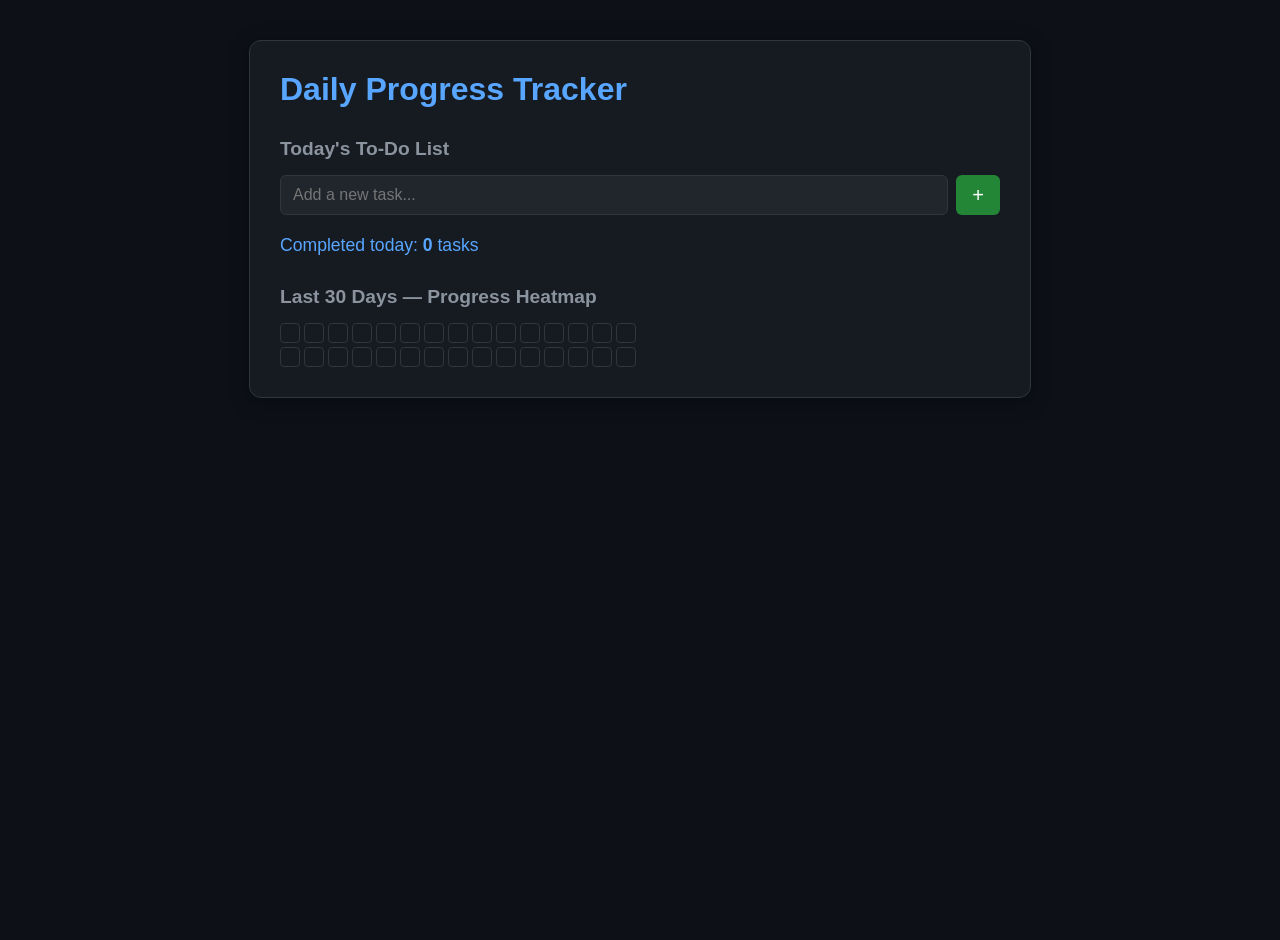
==== main.html @ c2e06e89 "Initialize the work" ====
<!DOCTYPE html>
<html lang="en">
<head>
    <meta charset="UTF-8">
    <title>Daily Progress Tracker</title>
    <link rel="stylesheet" href="style.css">
</head>
<body>
    <div class="container">
        <h1>Daily Progress Tracker</h1>
        
        <div class="input-section">
            <h2>Today's To-Do List</h2>
            <div id="todoInputContainer">
                <input type="text" id="newTodo" placeholder="Add a new task..." autocomplete="off">
                <button id="addBtn">+</button>
            </div>
            <ul id="todoList"></ul>
            
            <div class="summary">
                Completed today: <strong id="completedCount">0</strong> tasks
            </div>
        </div>

        <h2>Last 30 Days — Progress Heatmap</h2>
        <div id="heatmap" class="heatmap"></div>
    </div>

    <script src="logic.js"></script>
</body>
</html>
---- style.css ----
body {
    margin: 0;
    font-family: Arial, Helvetica, sans-serif;
    background: #0d1117;
    color: #c9d1d9;
    min-height: 100vh;
}

.container {
    width: 720px;
    max-width: 90%;
    margin: 40px auto;
    background: #161b22;
    padding: 30px;
    border-radius: 12px;
    border: 1px solid #30363d;
    box-shadow: 0 4px 20px rgba(0, 0, 0, 0.4);
}

h1 {
    margin-top: 0;
    color: #58a6ff;
}

h2 {
    margin: 30px 0 15px;
    color: #8b949e;
    font-size: 1.2em;
}

/* Input section */
#todoInputContainer {
    display: flex;
    margin-bottom: 15px;
}

#newTodo {
    flex: 1;
    padding: 10px 12px;
    background: #21262d;
    border: 1px solid #30363d;
    border-radius: 6px;
    color: #c9d1d9;
    font-size: 16px;
}

#newTodo:focus {
    outline: none;
    border-color: #58a6ff;
}

#addBtn {
    margin-left: 8px;
    padding: 0 16px;
    background: #238636;
    color: white;
    border: none;
    border-radius: 6px;
    font-size: 20px;
    cursor: pointer;
}

#addBtn:hover {
    background: #2ea043;
}

/* To-do list */
#todoList {
    list-style: none;
    padding: 0;
    margin: 0;
}

.todo-item {
    display: flex;
    align-items: center;
    padding: 10px 0;
    border-bottom: 1px solid #30363d;
}

.todo-item input[type="checkbox"] {
    margin-right: 12px;
    transform: scale(1.3);
    accent-color: #238636;
}

.todo-text {
    flex: 1;
    cursor: pointer;
}

.completed .todo-text {
    text-decoration: line-through;
    color: #8b949e;
}

.delete-btn {
    background: none;
    border: none;
    color: #da3633;
    font-size: 18px;
    cursor: pointer;
    padding: 0 8px;
}

.delete-btn:hover {
    color: #f85149;
}

.summary {
    margin-top: 20px;
    font-size: 1.1em;
    color: #58a6ff;
}

/* Heatmap */
.heatmap {
    display: flex;
    flex-wrap: wrap;
    width: 360px;
    gap: 4px;
    margin-top: 15px;
}

.block {
    width: 18px;
    height: 18px;
    border-radius: 4px;
    background: #161b22;
    border: 1px solid #30363d;
    transition: background 0.2s;
}

.block:hover {
    outline: 2px solid #58a6ff;
}

/* GitHub-style dark heatmap colors */
.level-0 { background: #161b22; }
.level-1 { background: #0e4429; }
.level-2 { background: #006d32; }
.level-3 { background: #26a641; }
.level-4 { background: #39d353; }
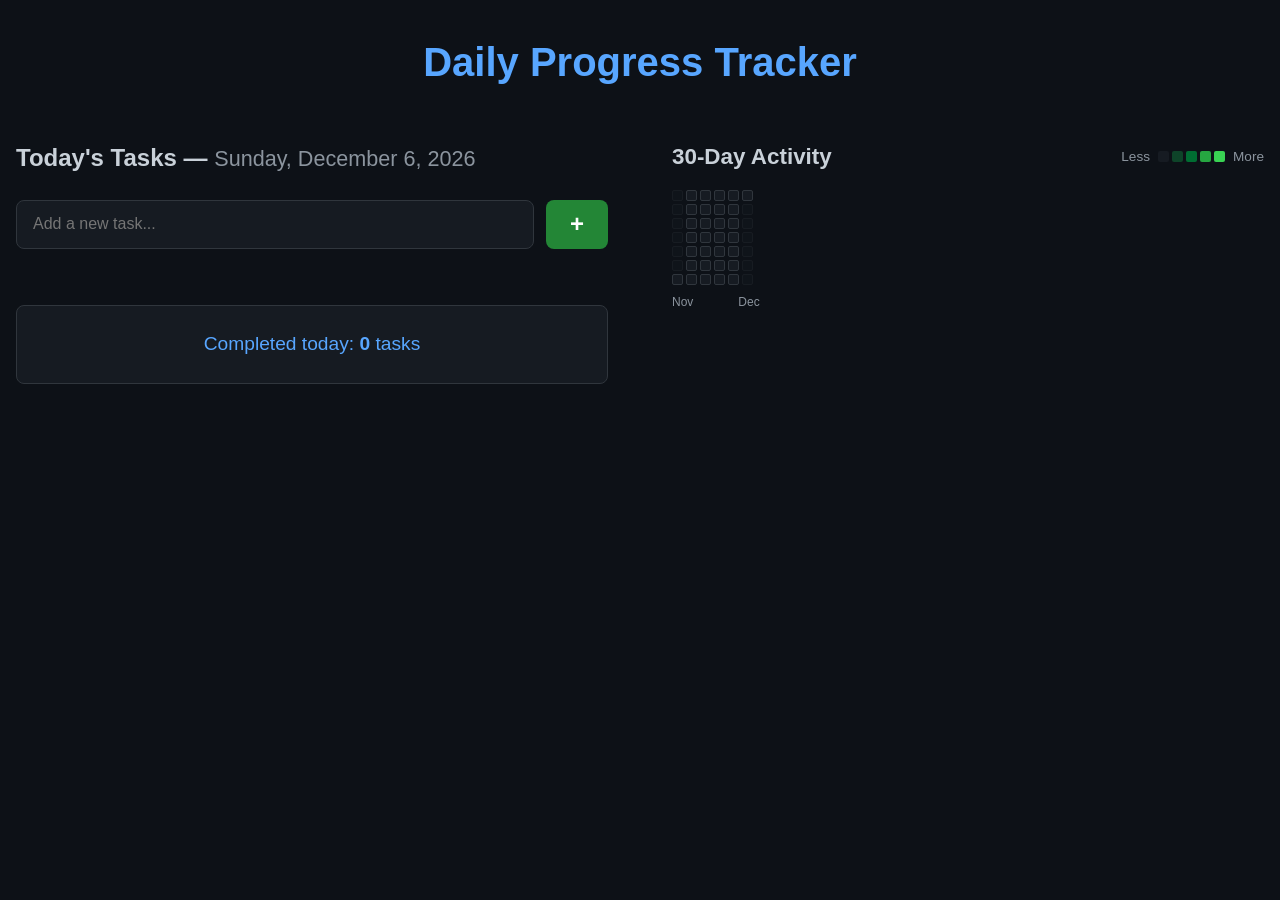
==== commit a9a9f39a: "Updating the UI design" ====
--- a/main.html
+++ b/main.html
@@ -2,28 +2,57 @@
 <html lang="en">
 <head>
     <meta charset="UTF-8">
+    <meta name="viewport" content="width=device-width, initial-scale=1.0">
     <title>Daily Progress Tracker</title>
     <link rel="stylesheet" href="style.css">
 </head>
 <body>
     <div class="container">
-        <h1>Daily Progress Tracker</h1>
-        
-        <div class="input-section">
-            <h2>Today's To-Do List</h2>
-            <div id="todoInputContainer">
-                <input type="text" id="newTodo" placeholder="Add a new task..." autocomplete="off">
-                <button id="addBtn">+</button>
-            </div>
-            <ul id="todoList"></ul>
-            
-            <div class="summary">
-                Completed today: <strong id="completedCount">0</strong> tasks
-            </div>
-        </div>
+        <header class="header">
+            <h1>Daily Progress Tracker</h1>
+        </header>
 
-        <h2>Last 30 Days — Progress Heatmap</h2>
-        <div id="heatmap" class="heatmap"></div>
+        <main class="main-grid">
+            <!-- Left Column: Today's Tasks -->
+            <section class="tasks-section">
+                <h2>Today's Tasks — <span class="today-date"></span></h2>
+                
+                <div class="input-container">
+                    <input type="text" id="newTodo" placeholder="Add a new task..." autocomplete="off">
+                    <button id="addBtn" aria-label="Add task">+</button>
+                </div>
+
+                <ul id="todoList" class="todo-list"></ul>
+
+                <div class="summary">
+                    Completed today: <strong id="completedCount">0</strong> tasks
+                </div>
+            </section>
+
+            <!-- Right Column: Heatmap -->
+            <aside class="heatmap-section">
+                <div class="heatmap-header">
+                    <h2>30-Day Activity</h2>
+                    <span class="legend">
+                        <span>Less</span>
+                        <div class="legend-colors">
+                            <div class="block level-0"></div>
+                            <div class="block level-1"></div>
+                            <div class="block level-2"></div>
+                            <div class="block level-3"></div>
+                            <div class="block level-4"></div>
+                        </div>
+                        <span>More</span>
+                    </span>
+                </div>
+                <div class="heatmap-container">
+                    <div class="heatmap-wrapper">
+                        <div id="heatmap" class="heatmap"></div>
+                        <div class="month-labels" id="monthLabels"></div>
+                    </div>
+                </div>
+            </aside>
+        </main>
     </div>
 
     <script src="logic.js"></script>
--- a/style.css
+++ b/style.css
@@ -1,143 +1,310 @@
-body {
-    margin: 0;
-    font-family: Arial, Helvetica, sans-serif;
-    background: #0d1117;
-    color: #c9d1d9;
-    min-height: 100vh;
-}
-
-.container {
-    width: 720px;
-    max-width: 90%;
-    margin: 40px auto;
-    background: #161b22;
-    padding: 30px;
-    border-radius: 12px;
-    border: 1px solid #30363d;
-    box-shadow: 0 4px 20px rgba(0, 0, 0, 0.4);
-}
-
-h1 {
-    margin-top: 0;
-    color: #58a6ff;
-}
-
-h2 {
-    margin: 30px 0 15px;
-    color: #8b949e;
-    font-size: 1.2em;
-}
-
-/* Input section */
-#todoInputContainer {
-    display: flex;
-    margin-bottom: 15px;
-}
-
-#newTodo {
-    flex: 1;
-    padding: 10px 12px;
-    background: #21262d;
-    border: 1px solid #30363d;
-    border-radius: 6px;
-    color: #c9d1d9;
-    font-size: 16px;
-}
-
-#newTodo:focus {
-    outline: none;
-    border-color: #58a6ff;
-}
-
-#addBtn {
-    margin-left: 8px;
-    padding: 0 16px;
-    background: #238636;
-    color: white;
-    border: none;
-    border-radius: 6px;
-    font-size: 20px;
-    cursor: pointer;
-}
-
-#addBtn:hover {
-    background: #2ea043;
-}
-
-/* To-do list */
-#todoList {
-    list-style: none;
-    padding: 0;
-    margin: 0;
-}
-
-.todo-item {
-    display: flex;
-    align-items: center;
-    padding: 10px 0;
-    border-bottom: 1px solid #30363d;
-}
-
-.todo-item input[type="checkbox"] {
-    margin-right: 12px;
-    transform: scale(1.3);
-    accent-color: #238636;
-}
-
-.todo-text {
-    flex: 1;
-    cursor: pointer;
-}
-
-.completed .todo-text {
-    text-decoration: line-through;
-    color: #8b949e;
-}
-
-.delete-btn {
-    background: none;
-    border: none;
-    color: #da3633;
-    font-size: 18px;
-    cursor: pointer;
-    padding: 0 8px;
-}
-
-.delete-btn:hover {
-    color: #f85149;
-}
-
-.summary {
-    margin-top: 20px;
-    font-size: 1.1em;
-    color: #58a6ff;
-}
-
-/* Heatmap */
-.heatmap {
-    display: flex;
-    flex-wrap: wrap;
-    width: 360px;
-    gap: 4px;
-    margin-top: 15px;
-}
-
-.block {
-    width: 18px;
-    height: 18px;
-    border-radius: 4px;
-    background: #161b22;
-    border: 1px solid #30363d;
-    transition: background 0.2s;
-}
-
-.block:hover {
-    outline: 2px solid #58a6ff;
-}
-
-/* GitHub-style dark heatmap colors */
-.level-0 { background: #161b22; }
-.level-1 { background: #0e4429; }
-.level-2 { background: #006d32; }
-.level-3 { background: #26a641; }
-.level-4 { background: #39d353; }+
+        *,
+        *::before,
+        *::after {
+            box-sizing: border-box;
+        }
+
+        body {
+            margin: 0;
+            font-family: -apple-system, BlinkMacSystemFont, 'Segoe UI', Roboto, Helvetica, Arial, sans-serif;
+            background: #0d1117;
+            color: #c9d1d9;
+            line-height: 1.5;
+            min-height: 100vh;
+        }
+
+        .container {
+            max-width: 1400px;
+            margin: 0 auto;
+            padding: 2rem 1rem;
+        }
+
+        .header {
+            text-align: center;
+            margin-bottom: 3rem;
+        }
+
+        h1 {
+            font-size: 2.5rem;
+            font-weight: 600;
+            color: #58a6ff;
+            margin: 0;
+        }
+
+        .main-grid {
+            display: grid;
+            grid-template-columns: 1fr;
+            gap: 3rem;
+        }
+
+        @media (min-width: 860px) {
+            .main-grid {
+                grid-template-columns: 1fr 1fr;
+                gap: 4rem;
+                align-items: start;
+            }
+        }
+
+        /* Tasks Section */
+        .tasks-section h2 {
+            margin: 0 0 1.5rem;
+            color: #c9d1d9;
+            font-size: 1.5rem;
+        }
+
+        .today-date {
+            font-weight: normal;
+            color: #8b949e;
+            font-size: 0.9em;
+        }
+
+        .input-container {
+            display: flex;
+            gap: 0.75rem;
+            margin-bottom: 1.5rem;
+        }
+
+        #newTodo {
+            flex: 1;
+            padding: 0.9rem 1rem;
+            font-size: 1rem;
+            background: #161b22;
+            border: 1px solid #30363d;
+            border-radius: 8px;
+            color: #c9d1d9;
+        }
+
+        #newTodo:focus {
+            outline: none;
+            border-color: #58a6ff;
+            box-shadow: 0 0 0 3px rgba(88, 166, 255, 0.3);
+        }
+
+        #addBtn {
+            padding: 0 1.5rem;
+            background: #238636;
+            color: white;
+            border: none;
+            border-radius: 8px;
+            font-size: 1.5rem;
+            font-weight: bold;
+            cursor: pointer;
+            transition: background 0.2s;
+        }
+
+        #addBtn:hover {
+            background: #2ea043;
+        }
+
+        .todo-list {
+            list-style: none;
+            padding: 0;
+            margin: 0 0 2rem;
+            display: grid;
+            gap: 0.75rem;
+        }
+
+        .todo-item {
+            display: flex;
+            align-items: center;
+            gap: 1rem;
+            padding: 1rem;
+            background: #161b22;
+            border: 1px solid #30363d;
+            border-radius: 8px;
+            transition: all 0.2s;
+        }
+
+        .todo-item:hover {
+            border-color: #58a6ff;
+        }
+
+        .todo-item input[type="checkbox"] {
+            width: 1.4rem;
+            height: 1.4rem;
+            accent-color: #238636;
+            cursor: pointer;
+            flex-shrink: 0;
+        }
+
+        .todo-text {
+            flex: 1;
+            font-size: 1rem;
+            cursor: pointer;
+            word-break: break-word;
+        }
+
+        .completed .todo-text {
+            text-decoration: line-through;
+            color: #8b949e;
+        }
+
+        .delete-btn {
+            background: none;
+            border: none;
+            color: #da3633;
+            font-size: 1.5rem;
+            cursor: pointer;
+            padding: 0.25rem;
+            border-radius: 4px;
+            width: 2rem;
+            height: 2rem;
+            display: flex;
+            align-items: center;
+            justify-content: center;
+            flex-shrink: 0;
+        }
+
+        .delete-btn:hover {
+            background: rgba(218, 54, 51, 0.1);
+            color: #f85149;
+        }
+
+        .summary {
+            font-size: 1.2rem;
+            color: #58a6ff;
+            text-align: center;
+            padding: 1.5rem;
+            background: #161b22;
+            border-radius: 8px;
+            border: 1px solid #30363d;
+        }
+
+        /* Heatmap Section */
+        .heatmap-section {
+            height: fit-content;
+        }
+
+        .heatmap-header {
+            display: flex;
+            justify-content: space-between;
+            align-items: center;
+            margin-bottom: 1rem;
+            flex-wrap: wrap;
+            gap: 1rem;
+        }
+
+        .heatmap-header h2 {
+            margin: 0;
+            font-size: 1.4rem;
+        }
+
+        .legend {
+            display: flex;
+            align-items: center;
+            gap: 0.5rem;
+            font-size: 0.85rem;
+            color: #8b949e;
+        }
+
+        .legend-colors {
+            display: flex;
+            gap: 3px;
+        }
+
+        .block {
+            width: 11px;
+            height: 11px;
+            border-radius: 2px;
+        }
+
+        .level-0 { background: #161b22; }
+        .level-1 { background: #0e4429; }
+        .level-2 { background: #006d32; }
+        .level-3 { background: #26a641; }
+        .level-4 { background: #39d353; }
+
+        .heatmap-container {
+            overflow-x: auto;
+            overflow-y: hidden;
+            padding-bottom: 0.5rem;
+        }
+
+        .heatmap-wrapper {
+            min-width: fit-content;
+        }
+
+        .heatmap {
+            display: flex;
+            gap: 3px;
+        }
+
+        .heatmap-column {
+            display: flex;
+            flex-direction: column;
+            gap: 3px;
+        }
+
+        .heatmap .block {
+            cursor: pointer;
+            transition: all 0.2s;
+            border: 1px solid #30363d;
+        }
+
+        .heatmap .block:hover {
+            transform: scale(1.4);
+            z-index: 10;
+            box-shadow: 0 0 0 2px #58a6ff;
+        }
+
+        .month-labels {
+            display: flex;
+            gap: 3px;
+            margin-top: 8px;
+            font-size: 0.75rem;
+            color: #8b949e;
+            min-width: fit-content;
+        }
+
+        .month-label {
+            min-width: 11px;
+            text-align: left;
+        }
+
+        /* Mobile adjustments */
+        @media (max-width: 860px) {
+            .container {
+                padding: 1.5rem 1rem;
+            }
+            
+            h1 {
+                font-size: 2rem;
+            }
+
+            .tasks-section h2 {
+                font-size: 1.3rem;
+            }
+
+            .today-date {
+                display: block;
+                margin-top: 0.5rem;
+            }
+        }
+
+        @media (max-width: 600px) {
+            .container {
+                padding: 1rem;
+            }
+            
+            h1 {
+                font-size: 1.75rem;
+            }
+            
+            .input-container {
+                flex-direction: column;
+            }
+            
+            #addBtn {
+                padding: 0.9rem;
+            }
+
+            .todo-text {
+                font-size: 0.95rem;
+            }
+
+            .summary {
+                font-size: 1.1rem;
+            }
+        }
+    
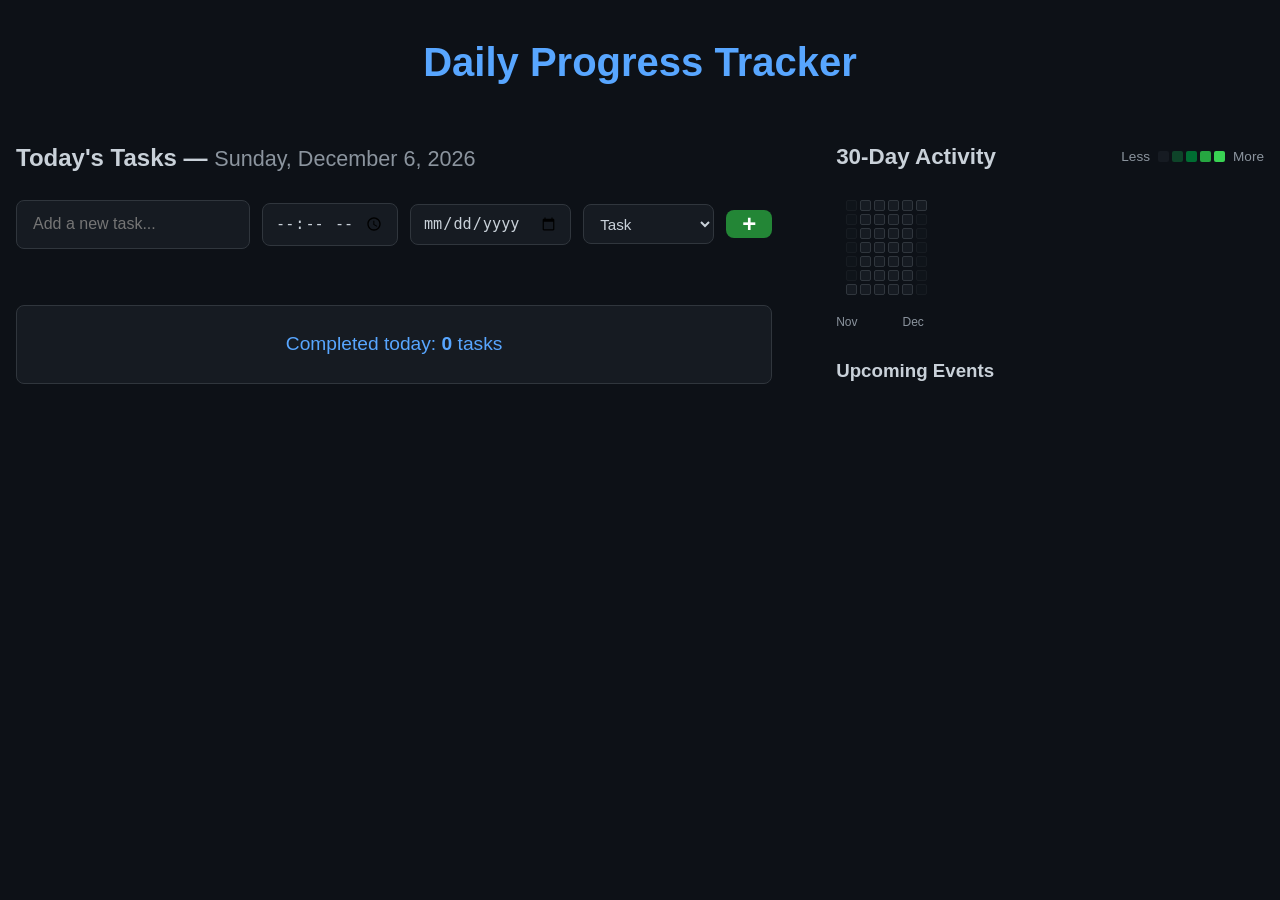
==== commit a435ad6b: "Upcoming event addition" ====
--- a/main.html
+++ b/main.html
@@ -19,6 +19,12 @@
                 
                 <div class="input-container">
                     <input type="text" id="newTodo" placeholder="Add a new task..." autocomplete="off">
+                    <input type="time" id="taskTime"/>
+                    <input type="date" id="taskDate"/>
+                    <select  id="taskType">
+                        <option value="task">Task</option>
+                        <option value="event">Timed Event</option>
+                    </select>
                     <button id="addBtn" aria-label="Add task">+</button>
                 </div>
 
@@ -51,6 +57,10 @@
                         <div class="month-labels" id="monthLabels"></div>
                     </div>
                 </div>
+                <div id="futureTasks" class="future-task-section">
+                    <h3>Upcoming Events</h3>
+                    <div id="futureList" class="future-list"></div>
+                </div>
             </aside>
         </main>
     </div>
--- a/style.css
+++ b/style.css
@@ -1,310 +1,313 @@
-
-        *,
-        *::before,
-        *::after {
-            box-sizing: border-box;
-        }
-
-        body {
-            margin: 0;
-            font-family: -apple-system, BlinkMacSystemFont, 'Segoe UI', Roboto, Helvetica, Arial, sans-serif;
-            background: #0d1117;
-            color: #c9d1d9;
-            line-height: 1.5;
-            min-height: 100vh;
-        }
-
-        .container {
-            max-width: 1400px;
-            margin: 0 auto;
-            padding: 2rem 1rem;
-        }
-
-        .header {
-            text-align: center;
-            margin-bottom: 3rem;
-        }
-
-        h1 {
-            font-size: 2.5rem;
-            font-weight: 600;
-            color: #58a6ff;
-            margin: 0;
-        }
-
-        .main-grid {
-            display: grid;
-            grid-template-columns: 1fr;
-            gap: 3rem;
-        }
-
-        @media (min-width: 860px) {
-            .main-grid {
-                grid-template-columns: 1fr 1fr;
-                gap: 4rem;
-                align-items: start;
-            }
-        }
-
-        /* Tasks Section */
-        .tasks-section h2 {
-            margin: 0 0 1.5rem;
-            color: #c9d1d9;
-            font-size: 1.5rem;
-        }
-
-        .today-date {
-            font-weight: normal;
-            color: #8b949e;
-            font-size: 0.9em;
-        }
-
-        .input-container {
-            display: flex;
-            gap: 0.75rem;
-            margin-bottom: 1.5rem;
-        }
-
-        #newTodo {
-            flex: 1;
-            padding: 0.9rem 1rem;
-            font-size: 1rem;
-            background: #161b22;
-            border: 1px solid #30363d;
-            border-radius: 8px;
-            color: #c9d1d9;
-        }
-
-        #newTodo:focus {
-            outline: none;
-            border-color: #58a6ff;
-            box-shadow: 0 0 0 3px rgba(88, 166, 255, 0.3);
-        }
-
-        #addBtn {
-            padding: 0 1.5rem;
-            background: #238636;
-            color: white;
-            border: none;
-            border-radius: 8px;
-            font-size: 1.5rem;
-            font-weight: bold;
-            cursor: pointer;
-            transition: background 0.2s;
-        }
-
-        #addBtn:hover {
-            background: #2ea043;
-        }
-
-        .todo-list {
-            list-style: none;
-            padding: 0;
-            margin: 0 0 2rem;
-            display: grid;
-            gap: 0.75rem;
-        }
-
-        .todo-item {
-            display: flex;
-            align-items: center;
-            gap: 1rem;
-            padding: 1rem;
-            background: #161b22;
-            border: 1px solid #30363d;
-            border-radius: 8px;
-            transition: all 0.2s;
-        }
-
-        .todo-item:hover {
-            border-color: #58a6ff;
-        }
-
-        .todo-item input[type="checkbox"] {
-            width: 1.4rem;
-            height: 1.4rem;
-            accent-color: #238636;
-            cursor: pointer;
-            flex-shrink: 0;
-        }
-
-        .todo-text {
-            flex: 1;
-            font-size: 1rem;
-            cursor: pointer;
-            word-break: break-word;
-        }
-
-        .completed .todo-text {
-            text-decoration: line-through;
-            color: #8b949e;
-        }
-
-        .delete-btn {
-            background: none;
-            border: none;
-            color: #da3633;
-            font-size: 1.5rem;
-            cursor: pointer;
-            padding: 0.25rem;
-            border-radius: 4px;
-            width: 2rem;
-            height: 2rem;
-            display: flex;
-            align-items: center;
-            justify-content: center;
-            flex-shrink: 0;
-        }
-
-        .delete-btn:hover {
-            background: rgba(218, 54, 51, 0.1);
-            color: #f85149;
-        }
-
-        .summary {
-            font-size: 1.2rem;
-            color: #58a6ff;
-            text-align: center;
-            padding: 1.5rem;
-            background: #161b22;
-            border-radius: 8px;
-            border: 1px solid #30363d;
-        }
-
-        /* Heatmap Section */
-        .heatmap-section {
-            height: fit-content;
-        }
-
-        .heatmap-header {
-            display: flex;
-            justify-content: space-between;
-            align-items: center;
-            margin-bottom: 1rem;
-            flex-wrap: wrap;
-            gap: 1rem;
-        }
-
-        .heatmap-header h2 {
-            margin: 0;
-            font-size: 1.4rem;
-        }
-
-        .legend {
-            display: flex;
-            align-items: center;
-            gap: 0.5rem;
-            font-size: 0.85rem;
-            color: #8b949e;
-        }
-
-        .legend-colors {
-            display: flex;
-            gap: 3px;
-        }
-
-        .block {
-            width: 11px;
-            height: 11px;
-            border-radius: 2px;
-        }
-
-        .level-0 { background: #161b22; }
-        .level-1 { background: #0e4429; }
-        .level-2 { background: #006d32; }
-        .level-3 { background: #26a641; }
-        .level-4 { background: #39d353; }
-
-        .heatmap-container {
-            overflow-x: auto;
-            overflow-y: hidden;
-            padding-bottom: 0.5rem;
-        }
-
-        .heatmap-wrapper {
-            min-width: fit-content;
-        }
-
-        .heatmap {
-            display: flex;
-            gap: 3px;
-        }
-
-        .heatmap-column {
-            display: flex;
-            flex-direction: column;
-            gap: 3px;
-        }
-
-        .heatmap .block {
-            cursor: pointer;
-            transition: all 0.2s;
-            border: 1px solid #30363d;
-        }
-
-        .heatmap .block:hover {
-            transform: scale(1.4);
-            z-index: 10;
-            box-shadow: 0 0 0 2px #58a6ff;
-        }
-
-        .month-labels {
-            display: flex;
-            gap: 3px;
-            margin-top: 8px;
-            font-size: 0.75rem;
-            color: #8b949e;
-            min-width: fit-content;
-        }
-
-        .month-label {
-            min-width: 11px;
-            text-align: left;
-        }
-
-        /* Mobile adjustments */
-        @media (max-width: 860px) {
-            .container {
-                padding: 1.5rem 1rem;
-            }
-            
-            h1 {
-                font-size: 2rem;
-            }
-
-            .tasks-section h2 {
-                font-size: 1.3rem;
-            }
-
-            .today-date {
-                display: block;
-                margin-top: 0.5rem;
-            }
-        }
-
-        @media (max-width: 600px) {
-            .container {
-                padding: 1rem;
-            }
-            
-            h1 {
-                font-size: 1.75rem;
-            }
-            
-            .input-container {
-                flex-direction: column;
-            }
-            
-            #addBtn {
-                padding: 0.9rem;
-            }
-
-            .todo-text {
-                font-size: 0.95rem;
-            }
-
-            .summary {
-                font-size: 1.1rem;
-            }
-        }
-    +*,
+*::before,
+*::after {
+    box-sizing: border-box;
+}
+body {
+    margin: 0;
+    font-family: -apple-system, BlinkMacSystemFont, 'Segoe UI', Roboto, Helvetica, Arial, sans-serif;
+    background: #0d1117;
+    color: #c9d1d9;
+    line-height: 1.5;
+    min-height: 100vh;
+}
+.container {
+    max-width: 1400px;
+    margin: 0 auto;
+    padding: 2rem 1rem;
+}
+.header {
+    text-align: center;
+    margin-bottom: 3rem;
+}
+h1 {
+    font-size: 2.5rem;
+    font-weight: 600;
+    color: #58a6ff;
+    margin: 0;
+}
+.main-grid {
+    display: grid;
+    grid-template-columns: 1fr;
+    gap: 3rem;
+}
+@media (min-width: 860px) {
+    .main-grid {
+        grid-template-columns: 1fr 1fr;
+        gap: 4rem;
+        align-items: start;
+    }
+}
+.tasks-section h2 {
+    margin: 0 0 1.5rem;
+    color: #c9d1d9;
+    font-size: 1.5rem;
+}
+.today-date {
+    font-weight: normal;
+    color: #8b949e;
+    font-size: 0.9em;
+}
+.input-container {
+    display: flex;
+    gap: 0.75rem;
+    margin-bottom: 1.5rem;
+    align-items: center;
+}
+#newTodo {
+    flex: 1;
+    padding: 0.9rem 1rem;
+    font-size: 1rem;
+    background: #161b22;
+    border: 1px solid #30363d;
+    border-radius: 8px;
+    color: #c9d1d9;
+}
+#taskTime, #taskDate, #taskType {
+    padding: 0.6rem 0.75rem;
+    background: #161b22;
+    border: 1px solid #30363d;
+    border-radius: 8px;
+    color: #c9d1d9;
+    font-size: 0.95rem;
+}
+#addBtn {
+    padding: 0 1rem;
+    background: #238636;
+    color: white;
+    border: none;
+    border-radius: 8px;
+    font-size: 1.5rem;
+    font-weight: bold;
+    cursor: pointer;
+    transition: background 0.2s;
+}
+#addBtn:hover {
+    background: #2ea043;
+}
+.todo-list {
+    list-style: none;
+    padding: 0;
+    margin: 0 0 2rem;
+    display: grid;
+    gap: 0.75rem;
+}
+.todo-item {
+    display: flex;
+    align-items: center;
+    gap: 1rem;
+    padding: 1rem;
+    background: #161b22;
+    border: 1px solid #30363d;
+    border-radius: 8px;
+    transition: all 0.2s;
+}
+.todo-item:hover {
+    border-color: #58a6ff;
+}
+.todo-item input[type="checkbox"] {
+    width: 1.4rem;
+    height: 1.4rem;
+    accent-color: #238636;
+    cursor: pointer;
+    flex-shrink: 0;
+}
+.todo-text {
+    flex: 1;
+    font-size: 1rem;
+    cursor: pointer;
+    word-break: break-word;
+}
+.todo-time {
+    font-size: 0.9rem;
+    color: #8b949e;
+    margin-right: 0.5rem;
+    white-space: nowrap;
+}
+.completed .todo-text {
+    text-decoration: line-through;
+    color: #8b949e;
+}
+.delete-btn {
+    background: none;
+    border: none;
+    color: #da3633;
+    font-size: 1.5rem;
+    cursor: pointer;
+    padding: 0.25rem;
+    border-radius: 4px;
+    width: 2rem;
+    height: 2rem;
+    display: flex;
+    align-items: center;
+    justify-content: center;
+    flex-shrink: 0;
+}
+.delete-btn:hover {
+    background: rgba(218, 54, 51, 0.1);
+    color: #f85149;
+}
+.summary {
+    font-size: 1.2rem;
+    color: #58a6ff;
+    text-align: center;
+    padding: 1.5rem;
+    background: #161b22;
+    border-radius: 8px;
+    border: 1px solid #30363d;
+}
+.heatmap-section {
+    height: fit-content;
+}
+.heatmap-header {
+    display: flex;
+    justify-content: space-between;
+    align-items: center;
+    margin-bottom: 1rem;
+    flex-wrap: wrap;
+    gap: 1rem;
+}
+.heatmap-header h2 {
+    margin: 0;
+    font-size: 1.4rem;
+}
+.legend {
+    display: flex;
+    align-items: center;
+    gap: 0.5rem;
+    font-size: 0.85rem;
+    color: #8b949e;
+}
+.legend-colors {
+    display: flex;
+    gap: 3px;
+}
+.block {
+    width: 11px;
+    height: 11px;
+    border-radius: 2px;
+}
+.level-0 { background: #161b22; }
+.level-1 { background: #0e4429; }
+.level-2 { background: #006d32; }
+.level-3 { background: #26a641; }
+.level-4 { background: #39d353; }
+.heatmap-container {
+    overflow-x: auto;
+    overflow-y: hidden;
+    padding-bottom: 0.5rem;
+}
+.heatmap-wrapper {
+    min-width: fit-content;
+}
+.heatmap {
+    padding: 10px;
+    display: flex;
+    gap: 3px;
+}
+.heatmap-column {
+    display: flex;
+    flex-direction: column;
+    gap: 3px;
+}
+.heatmap .block {
+    cursor: pointer;
+    transition: all 0.2s;
+    border: 1px solid #30363d;
+}
+.heatmap .block:hover {
+    transform: scale(1.4);
+    z-index: 10;
+    box-shadow: 0 0 0 2px #58a6ff;
+}
+.month-labels {
+    display: flex;
+    gap: 3px;
+    margin-top: 8px;
+    font-size: 0.75rem;
+    color: #8b949e;
+    min-width: fit-content;
+}
+.month-label {
+    min-width: 11px;
+    text-align: left;
+}
+.future-tasks-section {
+    margin-top: 1.5rem;
+    padding: 1rem;
+    background: #161b22;
+    border: 1px solid #30363d;
+    border-radius: 8px;
+}
+.future-tasks-section h3 {
+    margin: 0 0 0.75rem;
+    color: #c9d1d9;
+    font-size: 1rem;
+}
+.future-list {
+    display: grid;
+    gap: 0.5rem;
+    max-height: 220px;
+    overflow-y: auto;
+    padding-right: 6px;
+}
+.future-task-item {
+    display: flex;
+    justify-content: space-between;
+    gap: 0.75rem;
+    padding: 0.6rem;
+    background: #0f1418;
+    border: 1px solid #22272b;
+    border-radius: 6px;
+    align-items: center;
+}
+.future-task-meta {
+    color: #8b949e;
+    font-size: 0.9rem;
+    white-space: nowrap;
+    margin-right: 0.5rem;
+}
+.future-task-text {
+    flex: 1;
+    overflow: hidden;
+    text-overflow: ellipsis;
+    white-space: nowrap;
+}
+@media (max-width: 860px) {
+    .container {
+        padding: 1.5rem 1rem;
+    }
+    h1 {
+        font-size: 2rem;
+    }
+    .tasks-section h2 {
+        font-size: 1.3rem;
+    }
+    .today-date {
+        display: block;
+        margin-top: 0.5rem;
+    }
+    .input-container {
+        flex-wrap: wrap;
+    }
+}
+@media (max-width: 600px) {
+    .container {
+        padding: 1rem;
+    }
+    h1 {
+        font-size: 1.75rem;
+    }
+    .input-container {
+        flex-direction: column;
+    }
+    #addBtn {
+        padding: 0.9rem;
+    }
+    .todo-text {
+        font-size: 0.95rem;
+    }
+    .summary {
+        font-size: 1.1rem;
+    }
+}
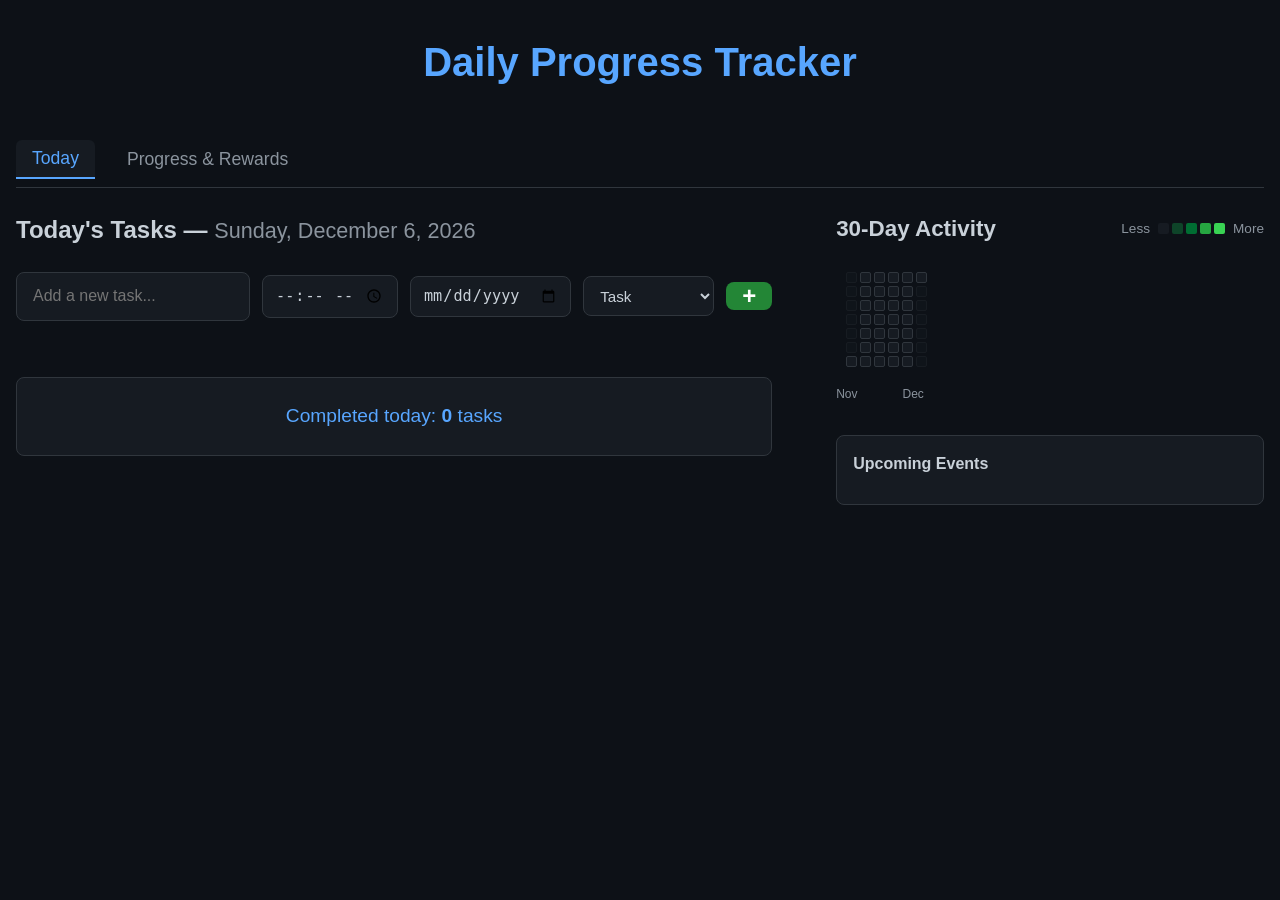
==== commit 71d292cd: "Adding a gamified part" ====
--- a/main.html
+++ b/main.html
@@ -1,70 +1,145 @@
 <!DOCTYPE html>
 <html lang="en">
-<head>
-    <meta charset="UTF-8">
-    <meta name="viewport" content="width=device-width, initial-scale=1.0">
+  <head>
+    <meta charset="UTF-8" />
+    <meta name="viewport" content="width=device-width, initial-scale=1.0" />
     <title>Daily Progress Tracker</title>
-    <link rel="stylesheet" href="style.css">
-</head>
-<body>
+
+    <!-- PWA: Make it installable and look like a real app -->
+    <meta name="theme-color" content="#58a6ff" />
+    <meta name="apple-mobile-web-app-capable" content="yes" />
+    <meta
+      name="apple-mobile-web-app-status-bar-style"
+      content="black-translucent"
+    />
+    <meta name="apple-mobile-web-app-title" content="Progress" />
+
+    <!-- Icons (you only need these 3 files) -->
+    <link rel="icon" href="icon-192.png" />
+    <link rel="apple-touch-icon" href="icon-192.png" />
+
+    <!-- PWA Manifest (tells phones how to install your app) -->
+    <link rel="manifest" href="manifest.json" />
+
+    <!-- Your stylesheet -->
+    <link rel="stylesheet" href="style.css" />
+  </head>
+  <body>
     <div class="container">
-        <header class="header">
-            <h1>Daily Progress Tracker</h1>
-        </header>
+      <header class="header">
+        <h1>Daily Progress Tracker</h1>
+      </header>
 
-        <main class="main-grid">
-            <!-- Left Column: Today's Tasks -->
+      <!-- Tab Navigation -->
+      <nav class="tab-nav">
+        <button class="tab-btn active" data-tab="today">Today</button>
+        <button class="tab-btn" data-tab="gamification">
+          Progress & Rewards
+        </button>
+      </nav>
+
+      <!-- Tab Content -->
+      <div class="tab-content">
+        <!-- TAB 1: Today (Original Clean View) -->
+        <section id="today" class="tab-pane active">
+          <div class="main-grid">
             <section class="tasks-section">
-                <h2>Today's Tasks — <span class="today-date"></span></h2>
-                
-                <div class="input-container">
-                    <input type="text" id="newTodo" placeholder="Add a new task..." autocomplete="off">
-                    <input type="time" id="taskTime"/>
-                    <input type="date" id="taskDate"/>
-                    <select  id="taskType">
-                        <option value="task">Task</option>
-                        <option value="event">Timed Event</option>
-                    </select>
-                    <button id="addBtn" aria-label="Add task">+</button>
-                </div>
+              <h2>Today's Tasks — <span class="today-date"></span></h2>
 
-                <ul id="todoList" class="todo-list"></ul>
+              <div class="input-container">
+                <input
+                  type="text"
+                  id="newTodo"
+                  placeholder="Add a new task..."
+                  autocomplete="off"
+                />
+                <input type="time" id="taskTime" />
+                <input type="date" id="taskDate" />
+                <select id="taskType">
+                  <option value="task">Task</option>
+                  <option value="event">Timed Event</option>
+                </select>
+                <button id="addBtn" aria-label="Add task">+</button>
+              </div>
 
-                <div class="summary">
-                    Completed today: <strong id="completedCount">0</strong> tasks
-                </div>
+              <ul id="todoList" class="todo-list"></ul>
+
+              <div class="summary">
+                Completed today: <strong id="completedCount">0</strong> tasks
+              </div>
             </section>
 
-            <!-- Right Column: Heatmap -->
             <aside class="heatmap-section">
-                <div class="heatmap-header">
-                    <h2>30-Day Activity</h2>
-                    <span class="legend">
-                        <span>Less</span>
-                        <div class="legend-colors">
-                            <div class="block level-0"></div>
-                            <div class="block level-1"></div>
-                            <div class="block level-2"></div>
-                            <div class="block level-3"></div>
-                            <div class="block level-4"></div>
-                        </div>
-                        <span>More</span>
-                    </span>
+              <div class="heatmap-header">
+                <h2>30-Day Activity</h2>
+                <span class="legend">
+                  <span>Less</span>
+                  <div class="legend-colors">
+                    <div class="block level-0"></div>
+                    <div class="block level-1"></div>
+                    <div class="block level-2"></div>
+                    <div class="block level-3"></div>
+                    <div class="block level-4"></div>
+                  </div>
+                  <span>More</span>
+                </span>
+              </div>
+              <div class="heatmap-container">
+                <div class="heatmap-wrapper">
+                  <div id="heatmap" class="heatmap"></div>
+                  <div class="month-labels" id="monthLabels"></div>
                 </div>
-                <div class="heatmap-container">
-                    <div class="heatmap-wrapper">
-                        <div id="heatmap" class="heatmap"></div>
-                        <div class="month-labels" id="monthLabels"></div>
-                    </div>
+              </div>
+              <div id="futureTasks" class="future-tasks-section">
+                <h3>Upcoming Events</h3>
+                <div id="futureList" class="future-list"></div>
+              </div>
+            </aside>
+          </div>
+        </section>
+
+        <!-- TAB 2: Gamification (Optional Fun Mode) -->
+        <section id="gamification" class="tab-pane">
+          <div class="gamification-full">
+            <div class="level-overview">
+              <h2>Level <strong id="currentLevel">1</strong></h2>
+              <div class="xp-bar">
+                <div class="xp-fill" id="xpProgress"></div>
+                <span id="xpDisplay">0 / 100 XP</span>
+              </div>
+            </div>
+
+            <div class="streak-display">
+              Current Streak: <strong id="streakCount">0</strong> days
+            </div>
+
+            <div class="achievements-grid">
+              <div class="card">
+                <h3>Earned Badges</h3>
+                <div id="badgesList" class="badges-grid"></div>
+              </div>
+
+              <div class="card">
+                <h3>Active Challenges</h3>
+                <div id="activeChallenges"></div>
+              </div>
+
+              <div class="card">
+                <h3>Statistics</h3>
+                <div class="stats">
+                  <div>
+                    Total Tasks Completed: <strong id="totalTasks">0</strong>
+                  </div>
+                  <div>Total XP Earned: <strong id="totalXP">0</strong></div>
+                  <div>Longest Streak: <strong id="bestStreak">0</strong></div>
                 </div>
-                <div id="futureTasks" class="future-task-section">
-                    <h3>Upcoming Events</h3>
-                    <div id="futureList" class="future-list"></div>
-                </div>
-            </aside>
-        </main>
+              </div>
+            </div>
+          </div>
+        </section>
+      </div>
     </div>
 
     <script src="logic.js"></script>
-</body>
-</html>+  </body>
+</html>
--- a/style.css
+++ b/style.css
@@ -1,313 +1,487 @@
 *,
 *::before,
 *::after {
-    box-sizing: border-box;
+  box-sizing: border-box;
 }
 body {
-    margin: 0;
-    font-family: -apple-system, BlinkMacSystemFont, 'Segoe UI', Roboto, Helvetica, Arial, sans-serif;
-    background: #0d1117;
-    color: #c9d1d9;
-    line-height: 1.5;
-    min-height: 100vh;
+  margin: 0;
+  font-family: -apple-system, BlinkMacSystemFont, "Segoe UI", Roboto, Helvetica,
+    Arial, sans-serif;
+  background: #0d1117;
+  color: #c9d1d9;
+  line-height: 1.5;
+  min-height: 100vh;
 }
 .container {
-    max-width: 1400px;
-    margin: 0 auto;
-    padding: 2rem 1rem;
+  max-width: 1400px;
+  margin: 0 auto;
+  padding: 2rem 1rem;
 }
 .header {
-    text-align: center;
-    margin-bottom: 3rem;
+  text-align: center;
+  margin-bottom: 3rem;
 }
 h1 {
-    font-size: 2.5rem;
-    font-weight: 600;
-    color: #58a6ff;
-    margin: 0;
+  font-size: 2.5rem;
+  font-weight: 600;
+  color: #58a6ff;
+  margin: 0;
 }
 .main-grid {
-    display: grid;
-    grid-template-columns: 1fr;
-    gap: 3rem;
+  display: grid;
+  grid-template-columns: 1fr;
+  gap: 3rem;
 }
 @media (min-width: 860px) {
-    .main-grid {
-        grid-template-columns: 1fr 1fr;
-        gap: 4rem;
-        align-items: start;
-    }
+  .main-grid {
+    grid-template-columns: 1fr 1fr;
+    gap: 4rem;
+    align-items: start;
+  }
 }
 .tasks-section h2 {
-    margin: 0 0 1.5rem;
-    color: #c9d1d9;
-    font-size: 1.5rem;
+  margin: 0 0 1.5rem;
+  color: #c9d1d9;
+  font-size: 1.5rem;
 }
 .today-date {
-    font-weight: normal;
-    color: #8b949e;
-    font-size: 0.9em;
+  font-weight: normal;
+  color: #8b949e;
+  font-size: 0.9em;
 }
 .input-container {
-    display: flex;
-    gap: 0.75rem;
-    margin-bottom: 1.5rem;
-    align-items: center;
+  display: flex;
+  gap: 0.75rem;
+  margin-bottom: 1.5rem;
+  align-items: center;
 }
 #newTodo {
-    flex: 1;
-    padding: 0.9rem 1rem;
-    font-size: 1rem;
-    background: #161b22;
-    border: 1px solid #30363d;
-    border-radius: 8px;
-    color: #c9d1d9;
-}
-#taskTime, #taskDate, #taskType {
-    padding: 0.6rem 0.75rem;
-    background: #161b22;
-    border: 1px solid #30363d;
-    border-radius: 8px;
-    color: #c9d1d9;
+  flex: 1;
+  padding: 0.9rem 1rem;
+  font-size: 1rem;
+  background: #161b22;
+  border: 1px solid #30363d;
+  border-radius: 8px;
+  color: #c9d1d9;
+}
+#taskTime,
+#taskDate,
+#taskType {
+  padding: 0.6rem 0.75rem;
+  background: #161b22;
+  border: 1px solid #30363d;
+  border-radius: 8px;
+  color: #c9d1d9;
+  font-size: 0.95rem;
+}
+#addBtn {
+  padding: 0 1rem;
+  background: #238636;
+  color: white;
+  border: none;
+  border-radius: 8px;
+  font-size: 1.5rem;
+  font-weight: bold;
+  cursor: pointer;
+  transition: background 0.2s;
+}
+#addBtn:hover {
+  background: #2ea043;
+}
+.todo-list {
+  list-style: none;
+  padding: 0;
+  margin: 0 0 2rem;
+  display: grid;
+  gap: 0.75rem;
+}
+.todo-item {
+  display: flex;
+  align-items: center;
+  gap: 1rem;
+  padding: 1rem;
+  background: #161b22;
+  border: 1px solid #30363d;
+  border-radius: 8px;
+  transition: all 0.2s;
+}
+.todo-item:hover {
+  border-color: #58a6ff;
+}
+.todo-item input[type="checkbox"] {
+  width: 1.4rem;
+  height: 1.4rem;
+  accent-color: #238636;
+  cursor: pointer;
+  flex-shrink: 0;
+}
+.todo-text {
+  flex: 1;
+  font-size: 1rem;
+  cursor: pointer;
+  word-break: break-word;
+}
+.todo-time {
+  font-size: 0.9rem;
+  color: #8b949e;
+  margin-right: 0.5rem;
+  white-space: nowrap;
+}
+.completed .todo-text {
+  text-decoration: line-through;
+  color: #8b949e;
+}
+.delete-btn {
+  background: none;
+  border: none;
+  color: #da3633;
+  font-size: 1.5rem;
+  cursor: pointer;
+  padding: 0.25rem;
+  border-radius: 4px;
+  width: 2rem;
+  height: 2rem;
+  display: flex;
+  align-items: center;
+  justify-content: center;
+  flex-shrink: 0;
+}
+.delete-btn:hover {
+  background: rgba(218, 54, 51, 0.1);
+  color: #f85149;
+}
+.summary {
+  font-size: 1.2rem;
+  color: #58a6ff;
+  text-align: center;
+  padding: 1.5rem;
+  background: #161b22;
+  border-radius: 8px;
+  border: 1px solid #30363d;
+}
+.heatmap-section {
+  height: fit-content;
+}
+.heatmap-header {
+  display: flex;
+  justify-content: space-between;
+  align-items: center;
+  margin-bottom: 1rem;
+  flex-wrap: wrap;
+  gap: 1rem;
+}
+.heatmap-header h2 {
+  margin: 0;
+  font-size: 1.4rem;
+}
+.legend {
+  display: flex;
+  align-items: center;
+  gap: 0.5rem;
+  font-size: 0.85rem;
+  color: #8b949e;
+}
+.legend-colors {
+  display: flex;
+  gap: 3px;
+}
+.block {
+  width: 11px;
+  height: 11px;
+  border-radius: 2px;
+}
+.level-0 {
+  background: #161b22;
+}
+.level-1 {
+  background: #0e4429;
+}
+.level-2 {
+  background: #006d32;
+}
+.level-3 {
+  background: #26a641;
+}
+.level-4 {
+  background: #39d353;
+}
+.heatmap-container {
+  overflow-x: auto;
+  overflow-y: hidden;
+  padding-bottom: 0.5rem;
+}
+.heatmap-wrapper {
+  min-width: fit-content;
+}
+.heatmap {
+  padding: 10px;
+  display: flex;
+  gap: 3px;
+}
+.heatmap-column {
+  display: flex;
+  flex-direction: column;
+  gap: 3px;
+}
+.heatmap .block {
+  cursor: pointer;
+  transition: all 0.2s;
+  border: 1px solid #30363d;
+}
+.heatmap .block:hover {
+  transform: scale(1.4);
+  z-index: 10;
+  box-shadow: 0 0 0 2px #58a6ff;
+}
+.month-labels {
+  display: flex;
+  gap: 3px;
+  margin-top: 8px;
+  font-size: 0.75rem;
+  color: #8b949e;
+  min-width: fit-content;
+}
+.month-label {
+  min-width: 11px;
+  text-align: left;
+}
+.future-tasks-section {
+  margin-top: 1.5rem;
+  padding: 1rem;
+  background: #161b22;
+  border: 1px solid #30363d;
+  border-radius: 8px;
+}
+.future-tasks-section h3 {
+  margin: 0 0 0.75rem;
+  color: #c9d1d9;
+  font-size: 1rem;
+}
+.future-list {
+  display: grid;
+  gap: 0.5rem;
+  max-height: 220px;
+  overflow-y: auto;
+  padding-right: 6px;
+}
+.future-task-item {
+  display: flex;
+  justify-content: space-between;
+  gap: 0.75rem;
+  padding: 0.6rem;
+  background: #0f1418;
+  border: 1px solid #22272b;
+  border-radius: 6px;
+  align-items: center;
+}
+.future-task-meta {
+  color: #8b949e;
+  font-size: 0.9rem;
+  white-space: nowrap;
+  margin-right: 0.5rem;
+}
+.future-task-text {
+  flex: 1;
+  overflow: hidden;
+  text-overflow: ellipsis;
+  white-space: nowrap;
+}
+@media (max-width: 860px) {
+  .container {
+    padding: 1.5rem 1rem;
+  }
+  h1 {
+    font-size: 2rem;
+  }
+  .tasks-section h2 {
+    font-size: 1.3rem;
+  }
+  .today-date {
+    display: block;
+    margin-top: 0.5rem;
+  }
+  .input-container {
+    flex-wrap: wrap;
+  }
+}
+@media (max-width: 600px) {
+  .container {
+    padding: 1rem;
+  }
+  h1 {
+    font-size: 1.75rem;
+  }
+  .input-container {
+    flex-direction: column;
+  }
+  #addBtn {
+    padding: 0.9rem;
+  }
+  .todo-text {
     font-size: 0.95rem;
-}
-#addBtn {
-    padding: 0 1rem;
-    background: #238636;
-    color: white;
-    border: none;
-    border-radius: 8px;
-    font-size: 1.5rem;
-    font-weight: bold;
-    cursor: pointer;
-    transition: background 0.2s;
-}
-#addBtn:hover {
-    background: #2ea043;
-}
-.todo-list {
-    list-style: none;
-    padding: 0;
-    margin: 0 0 2rem;
-    display: grid;
-    gap: 0.75rem;
-}
-.todo-item {
-    display: flex;
-    align-items: center;
-    gap: 1rem;
-    padding: 1rem;
-    background: #161b22;
-    border: 1px solid #30363d;
-    border-radius: 8px;
-    transition: all 0.2s;
-}
-.todo-item:hover {
-    border-color: #58a6ff;
-}
-.todo-item input[type="checkbox"] {
-    width: 1.4rem;
-    height: 1.4rem;
-    accent-color: #238636;
-    cursor: pointer;
-    flex-shrink: 0;
-}
-.todo-text {
+  }
+  .summary {
+    font-size: 1.1rem;
+  }
+}
+/* ============================= TAB SYSTEM ============================= */
+.tab-nav {
+  display: flex;
+  gap: 1rem;
+  margin: 2rem 0 1.5rem;
+  border-bottom: 1px solid #30363d;
+  padding-bottom: 0.5rem;
+  flex-wrap: wrap;
+}
+
+.tab-btn {
+  background: none;
+  border: none;
+  color: #8b949e;
+  font-size: 1.1rem;
+  font-weight: 500;
+  padding: 0.5rem 1rem;
+  cursor: pointer;
+  border-radius: 6px 6px 0 0;
+  transition: all 0.2s;
+}
+
+.tab-btn:hover {
+  color: #c9d1d9;
+}
+
+.tab-btn.active {
+  color: #58a6ff;
+  background: #161b22;
+  border-bottom: 2px solid #58a6ff;
+}
+
+.tab-content {
+  min-height: 70vh;
+}
+
+.tab-pane {
+  display: none;
+}
+
+.tab-pane.active {
+  display: block;
+  animation: fadeIn 0.4s ease;
+}
+
+@keyframes fadeIn {
+  from {
+    opacity: 0;
+    transform: translateY(10px);
+  }
+  to {
+    opacity: 1;
+    transform: translateY(0);
+  }
+}
+
+/* ============================= GAMIFICATION TAB ============================= */
+.gamification-full {
+  max-width: 1000px;
+  margin: 0 auto;
+}
+
+.level-overview {
+  text-align: center;
+  margin-bottom: 2rem;
+  padding: 2rem;
+  background: linear-gradient(135deg, #1f6feb, #58a6ff);
+  border-radius: 16px;
+  color: white;
+}
+
+.level-overview h2 {
+  font-size: 3rem;
+  margin: 0 0 1rem;
+  font-weight: 700;
+}
+
+.xp-bar {
+  height: 20px;
+  background: rgba(0, 0, 0, 0.3);
+  border-radius: 10px;
+  overflow: hidden;
+  position: relative;
+  margin: 1rem 0;
+}
+
+.xp-fill {
+  height: 100%;
+  background: #ffa657;
+  width: 0%;
+  transition: width 0.8s ease;
+  border-radius: 10px;
+}
+
+.xp-bar span {
+  position: absolute;
+  top: 50%;
+  left: 50%;
+  transform: translate(-50%, -50%);
+  font-weight: bold;
+  font-size: 0.9rem;
+}
+
+.streak-display {
+  text-align: center;
+  font-size: 1.8rem;
+  color: #ffa657;
+  margin: 2rem 0;
+  font-weight: 600;
+}
+
+.achievements-grid {
+  display: grid;
+  grid-template-columns: repeat(auto-fit, minmax(280px, 1fr));
+  gap: 1.5rem;
+  margin-top: 1rem;
+}
+
+.card {
+  background: #161b22;
+  padding: 1.5rem;
+  border-radius: 12px;
+  border: 1px solid #30363d;
+}
+
+.card h3 {
+  margin-top: 0;
+  color: #58a6ff;
+  border-bottom: 1px solid #30363d;
+  padding-bottom: 0.5rem;
+}
+
+.badges-grid {
+  display: flex;
+  flex-wrap: wrap;
+  gap: 1rem;
+  font-size: 2.5rem;
+  margin-top: 1rem;
+  justify-content: center;
+}
+
+.stats {
+  display: grid;
+  gap: 0.8rem;
+  font-size: 1.05rem;
+}
+
+.stats strong {
+  color: #58a6ff;
+}
+
+/* Mobile adjustments */
+@media (max-width: 600px) {
+  .tab-btn {
     flex: 1;
     font-size: 1rem;
-    cursor: pointer;
-    word-break: break-word;
-}
-.todo-time {
-    font-size: 0.9rem;
-    color: #8b949e;
-    margin-right: 0.5rem;
-    white-space: nowrap;
-}
-.completed .todo-text {
-    text-decoration: line-through;
-    color: #8b949e;
-}
-.delete-btn {
-    background: none;
-    border: none;
-    color: #da3633;
-    font-size: 1.5rem;
-    cursor: pointer;
-    padding: 0.25rem;
-    border-radius: 4px;
-    width: 2rem;
-    height: 2rem;
-    display: flex;
-    align-items: center;
-    justify-content: center;
-    flex-shrink: 0;
-}
-.delete-btn:hover {
-    background: rgba(218, 54, 51, 0.1);
-    color: #f85149;
-}
-.summary {
-    font-size: 1.2rem;
-    color: #58a6ff;
-    text-align: center;
-    padding: 1.5rem;
-    background: #161b22;
-    border-radius: 8px;
-    border: 1px solid #30363d;
-}
-.heatmap-section {
-    height: fit-content;
-}
-.heatmap-header {
-    display: flex;
-    justify-content: space-between;
-    align-items: center;
-    margin-bottom: 1rem;
-    flex-wrap: wrap;
-    gap: 1rem;
-}
-.heatmap-header h2 {
-    margin: 0;
-    font-size: 1.4rem;
-}
-.legend {
-    display: flex;
-    align-items: center;
-    gap: 0.5rem;
-    font-size: 0.85rem;
-    color: #8b949e;
-}
-.legend-colors {
-    display: flex;
-    gap: 3px;
-}
-.block {
-    width: 11px;
-    height: 11px;
-    border-radius: 2px;
-}
-.level-0 { background: #161b22; }
-.level-1 { background: #0e4429; }
-.level-2 { background: #006d32; }
-.level-3 { background: #26a641; }
-.level-4 { background: #39d353; }
-.heatmap-container {
-    overflow-x: auto;
-    overflow-y: hidden;
-    padding-bottom: 0.5rem;
-}
-.heatmap-wrapper {
-    min-width: fit-content;
-}
-.heatmap {
-    padding: 10px;
-    display: flex;
-    gap: 3px;
-}
-.heatmap-column {
-    display: flex;
-    flex-direction: column;
-    gap: 3px;
-}
-.heatmap .block {
-    cursor: pointer;
-    transition: all 0.2s;
-    border: 1px solid #30363d;
-}
-.heatmap .block:hover {
-    transform: scale(1.4);
-    z-index: 10;
-    box-shadow: 0 0 0 2px #58a6ff;
-}
-.month-labels {
-    display: flex;
-    gap: 3px;
-    margin-top: 8px;
-    font-size: 0.75rem;
-    color: #8b949e;
-    min-width: fit-content;
-}
-.month-label {
-    min-width: 11px;
-    text-align: left;
-}
-.future-tasks-section {
-    margin-top: 1.5rem;
-    padding: 1rem;
-    background: #161b22;
-    border: 1px solid #30363d;
-    border-radius: 8px;
-}
-.future-tasks-section h3 {
-    margin: 0 0 0.75rem;
-    color: #c9d1d9;
-    font-size: 1rem;
-}
-.future-list {
-    display: grid;
-    gap: 0.5rem;
-    max-height: 220px;
-    overflow-y: auto;
-    padding-right: 6px;
-}
-.future-task-item {
-    display: flex;
-    justify-content: space-between;
-    gap: 0.75rem;
-    padding: 0.6rem;
-    background: #0f1418;
-    border: 1px solid #22272b;
-    border-radius: 6px;
-    align-items: center;
-}
-.future-task-meta {
-    color: #8b949e;
-    font-size: 0.9rem;
-    white-space: nowrap;
-    margin-right: 0.5rem;
-}
-.future-task-text {
-    flex: 1;
-    overflow: hidden;
-    text-overflow: ellipsis;
-    white-space: nowrap;
-}
-@media (max-width: 860px) {
-    .container {
-        padding: 1.5rem 1rem;
-    }
-    h1 {
-        font-size: 2rem;
-    }
-    .tasks-section h2 {
-        font-size: 1.3rem;
-    }
-    .today-date {
-        display: block;
-        margin-top: 0.5rem;
-    }
-    .input-container {
-        flex-wrap: wrap;
-    }
-}
-@media (max-width: 600px) {
-    .container {
-        padding: 1rem;
-    }
-    h1 {
-        font-size: 1.75rem;
-    }
-    .input-container {
-        flex-direction: column;
-    }
-    #addBtn {
-        padding: 0.9rem;
-    }
-    .todo-text {
-        font-size: 0.95rem;
-    }
-    .summary {
-        font-size: 1.1rem;
-    }
-}
+  }
+  .level-overview h2 {
+    font-size: 2.2rem;
+  }
+}
